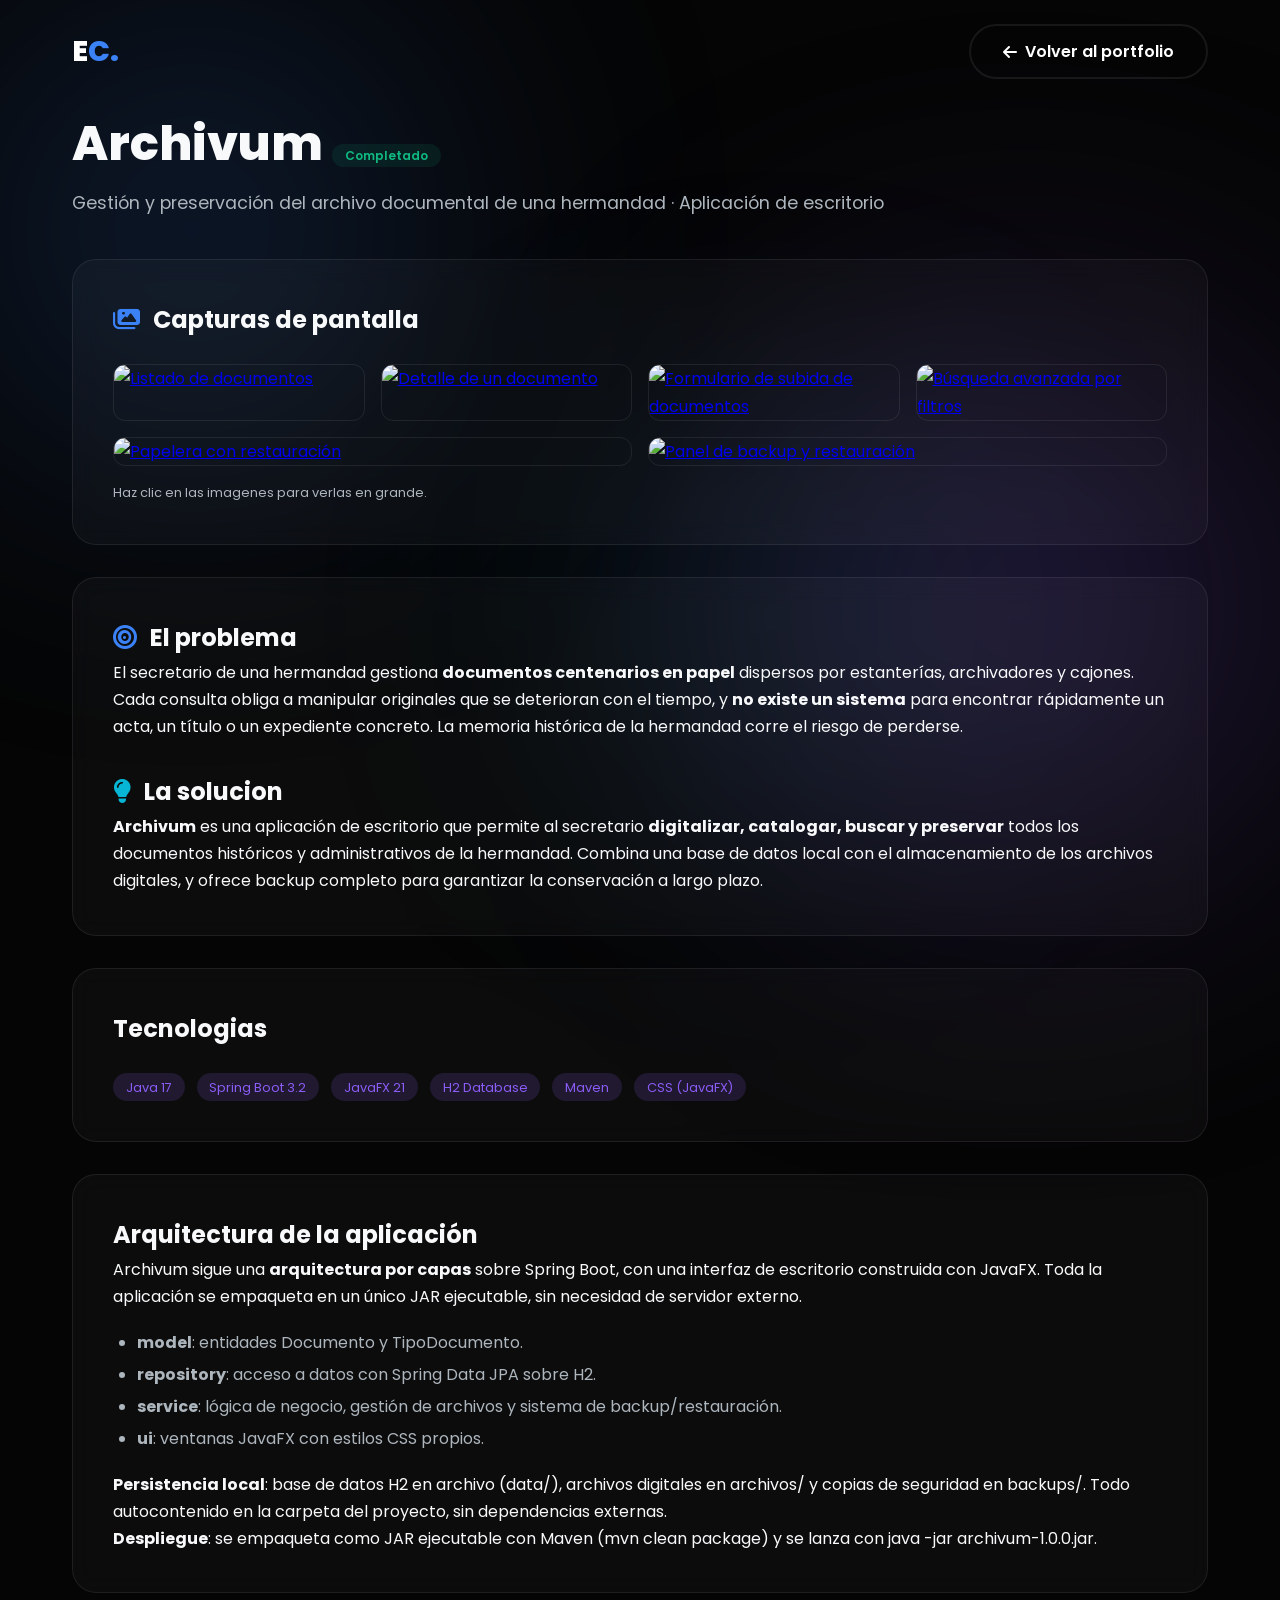
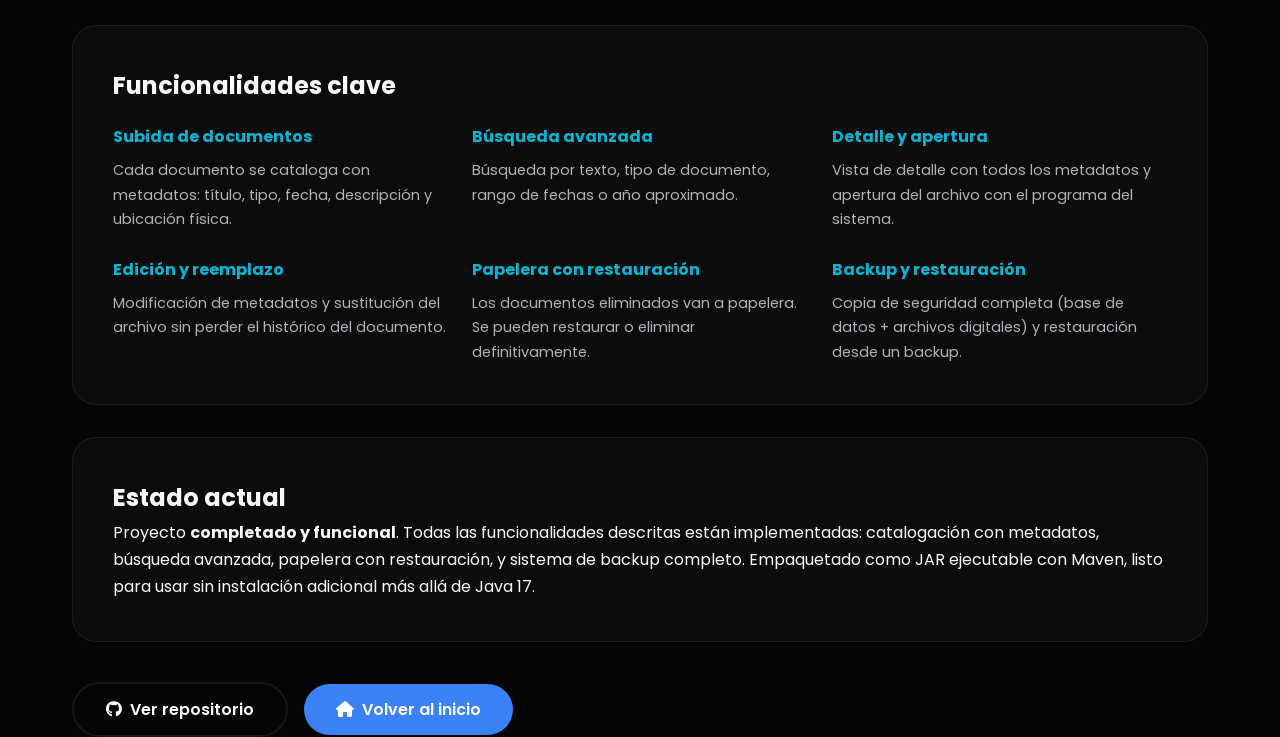
==== proyectos/archivum.html @ 374ca0f5 "Create archivum.html for project documentation Added a new HTML file for the Archivum project, detai" ====
<!DOCTYPE html>
<html lang="es">
<head>
    <meta charset="UTF-8">
    <meta name="viewport" content="width=device-width, initial-scale=1.0">
    <title>Archivum | Enrique Cala</title>
    <meta name="description" content="Aplicación de escritorio para gestionar y preservar el archivo documental de una hermandad. Java 17, Spring Boot 3 y JavaFX.">
    <link rel="preconnect" href="https://fonts.googleapis.com">
    <link rel="preconnect" href="https://fonts.gstatic.com" crossorigin>
    <link href="https://fonts.googleapis.com/css2?family=Poppins:wght@300;400;500;600;800&display=swap" rel="stylesheet">
    <link rel="stylesheet" href="https://cdnjs.cloudflare.com/ajax/libs/font-awesome/6.4.0/css/all.min.css">
    <link rel="stylesheet" href="../css/estilo.css">
    <style>
        .project-detail h1 { font-size: clamp(2rem, 5vw, 3rem); font-weight: 800; margin-bottom: 0.25rem; }
        .project-subtitle { font-size: 1.1rem; color: var(--text-muted); margin-bottom: 2.5rem; }
        .project-detail section { margin-bottom: 2rem; }
        .gallery { display: flex; gap: 1rem; flex-wrap: wrap; margin-top: 1.5rem; }
        .gallery a { flex: 1 1 250px; overflow: hidden; border-radius: 12px; border: 1px solid var(--glass-border); transition: var(--transition); }
        .gallery a:hover { border-color: var(--accent-blue); transform: translateY(-3px); }
        .gallery img { width: 100%; display: block; }
        .demo-gif { width: 100%; border-radius: 12px; border: 1px solid var(--glass-border); margin-top: 0.5rem; }
    </style>
</head>
<body>
    <div class="bg-glow glow-1"></div>
    <div class="bg-glow glow-2"></div>
    <div class="bg-glow glow-3"></div>

    <div class="container">
        <nav>
            <a href="../index.html" class="logo">E<span>C.</span></a>
            <div class="nav-actions">
                <a href="../index.html#projects" class="btn btn-outline">
                    <i class="fas fa-arrow-left"></i> Volver al portfolio
                </a>
            </div>
        </nav>

        <main class="project-detail">
            <h1>Archivum <span class="status-tag completed">Completado</span></h1>
            <p class="project-subtitle">Gestión y preservación del archivo documental de una hermandad · Aplicación de escritorio</p>

            <!-- Capturas de pantalla -->
            <section class="glass-card">
                <h2><i class="fas fa-images" style="color:var(--accent-blue); margin-right:0.5rem;"></i> Capturas de pantalla</h2>
                <div class="gallery">
                    <a href="../assets/img/archivum-listado.png" target="_blank">
                        <img src="../assets/img/archivum-listado.png" alt="Listado de documentos">
                    </a>
                    <a href="../assets/img/archivum-detalle.png" target="_blank">
                        <img src="../assets/img/archivum-detalle.png" alt="Detalle de un documento">
                    </a>
                    <a href="../assets/img/archivum-formulario.png" target="_blank">
                        <img src="../assets/img/archivum-formulario.png" alt="Formulario de subida de documentos">
                    </a>
                    <a href="../assets/img/archivum-busqueda.png" target="_blank">
                        <img src="../assets/img/archivum-busqueda.png" alt="Búsqueda avanzada por filtros">
                    </a>
                    <a href="../assets/img/archivum-papelera.png" target="_blank">
                        <img src="../assets/img/archivum-papelera.png" alt="Papelera con restauración">
                    </a>
                    <a href="../assets/img/archivum-backup.png" target="_blank">
                        <img src="../assets/img/archivum-backup.png" alt="Panel de backup y restauración">
                    </a>
                </div>
                <p style="font-size:0.8rem; color:var(--text-muted); margin-top:1rem;">Haz clic en las imagenes para verlas en grande.</p>
            </section>

            <!-- Problema y solucion -->
            <section class="glass-card">
                <h2><i class="fas fa-bullseye" style="color:var(--accent-blue); margin-right:0.5rem;"></i> El problema</h2>
                <p>
                    El secretario de una hermandad gestiona <strong>documentos centenarios en papel</strong>
                    dispersos por estanterías, archivadores y cajones. Cada consulta obliga a manipular originales
                    que se deterioran con el tiempo, y <strong>no existe un sistema</strong> para encontrar
                    rápidamente un acta, un título o un expediente concreto. La memoria histórica de la
                    hermandad corre el riesgo de perderse.
                </p>

                <h2 style="margin-top:2rem;"><i class="fas fa-lightbulb" style="color:var(--accent-cyan); margin-right:0.5rem;"></i> La solucion</h2>
                <p>
                    <strong>Archivum</strong> es una aplicación de escritorio que permite al secretario
                    <strong>digitalizar, catalogar, buscar y preservar</strong> todos los documentos históricos
                    y administrativos de la hermandad. Combina una base de datos local con el almacenamiento
                    de los archivos digitales, y ofrece backup completo para garantizar la conservación a largo plazo.
                </p>
            </section>

            <!-- Tecnologias -->
            <section class="glass-card">
                <h2>Tecnologias</h2>
                <div style="margin-top:1rem;">
                    <span class="tech-tag">Java 17</span>
                    <span class="tech-tag">Spring Boot 3.2</span>
                    <span class="tech-tag">JavaFX 21</span>
                    <span class="tech-tag">H2 Database</span>
                    <span class="tech-tag">Maven</span>
                    <span class="tech-tag">CSS (JavaFX)</span>
                </div>
            </section>

            <!-- Arquitectura -->
            <section class="glass-card">
                <h2>Arquitectura de la aplicación</h2>
                <p>
                    Archivum sigue una <strong>arquitectura por capas</strong> sobre Spring Boot, con una
                    interfaz de escritorio construida con JavaFX. Toda la aplicación se empaqueta en un
                    único JAR ejecutable, sin necesidad de servidor externo.
                </p>
                <ul style="margin-top:1rem; margin-left:1.5rem; color:var(--text-muted); line-height:2;">
                    <li><strong>model</strong>: entidades <code>Documento</code> y <code>TipoDocumento</code>.</li>
                    <li><strong>repository</strong>: acceso a datos con Spring Data JPA sobre H2.</li>
                    <li><strong>service</strong>: lógica de negocio, gestión de archivos y sistema de backup/restauración.</li>
                    <li><strong>ui</strong>: ventanas JavaFX con estilos CSS propios.</li>
                </ul>
                <p style="margin-top:1rem;">
                    <strong>Persistencia local</strong>: base de datos H2 en archivo (<code>data/</code>),
                    archivos digitales en <code>archivos/</code> y copias de seguridad en <code>backups/</code>.
                    Todo autocontenido en la carpeta del proyecto, sin dependencias externas.
                </p>
                <p>
                    <strong>Despliegue</strong>: se empaqueta como JAR ejecutable con Maven
                    (<code>mvn clean package</code>) y se lanza con <code>java -jar archivum-1.0.0.jar</code>.
                </p>
            </section>

            <!-- Funcionalidades -->
            <section class="glass-card">
                <h2>Funcionalidades clave</h2>
                <div style="display:grid; grid-template-columns: repeat(auto-fit, minmax(250px, 1fr)); gap:1.5rem; margin-top:1rem;">
                    <div>
                        <h4 style="color:var(--accent-cyan); margin-bottom:0.5rem;">Subida de documentos</h4>
                        <p style="font-size:0.9rem; color:var(--text-muted);">Cada documento se cataloga con metadatos: título, tipo, fecha, descripción y ubicación física.</p>
                    </div>
                    <div>
                        <h4 style="color:var(--accent-cyan); margin-bottom:0.5rem;">Búsqueda avanzada</h4>
                        <p style="font-size:0.9rem; color:var(--text-muted);">Búsqueda por texto, tipo de documento, rango de fechas o año aproximado.</p>
                    </div>
                    <div>
                        <h4 style="color:var(--accent-cyan); margin-bottom:0.5rem;">Detalle y apertura</h4>
                        <p style="font-size:0.9rem; color:var(--text-muted);">Vista de detalle con todos los metadatos y apertura del archivo con el programa del sistema.</p>
                    </div>
                    <div>
                        <h4 style="color:var(--accent-cyan); margin-bottom:0.5rem;">Edición y reemplazo</h4>
                        <p style="font-size:0.9rem; color:var(--text-muted);">Modificación de metadatos y sustitución del archivo sin perder el histórico del documento.</p>
                    </div>
                    <div>
                        <h4 style="color:var(--accent-cyan); margin-bottom:0.5rem;">Papelera con restauración</h4>
                        <p style="font-size:0.9rem; color:var(--text-muted);">Los documentos eliminados van a papelera. Se pueden restaurar o eliminar definitivamente.</p>
                    </div>
                    <div>
                        <h4 style="color:var(--accent-cyan); margin-bottom:0.5rem;">Backup y restauración</h4>
                        <p style="font-size:0.9rem; color:var(--text-muted);">Copia de seguridad completa (base de datos + archivos digitales) y restauración desde un backup.</p>
                    </div>
                </div>
            </section>

            <!-- Estado actual -->
            <section class="glass-card">
                <h2>Estado actual</h2>
                <p>
                    Proyecto <strong>completado y funcional</strong>. Todas las funcionalidades descritas están
                    implementadas: catalogación con metadatos, búsqueda avanzada, papelera con restauración,
                    y sistema de backup completo. Empaquetado como JAR ejecutable con Maven, listo para
                    usar sin instalación adicional más allá de Java 17.
                </p>
            </section>

            <!-- Enlaces -->
            <div style="margin-top:2.5rem; display:flex; gap:1rem; flex-wrap:wrap; align-items:center;">
                <a href="https://github.com/ecalar/archivum" target="_blank" class="btn btn-outline">
                    <i class="fab fa-github"></i> Ver repositorio
                </a>
                <a href="../index.html" class="btn btn-primary">
                    <i class="fas fa-home"></i> Volver al inicio
                </a>
            </div>
        </main>
    </div>
</body>
</html>
---- css/estilo.css ----
:root {
    --bg-base: #050505;
    --text-main: #f8f9fa;
    --text-muted: #adb5bd;
    --accent-blue: #3b82f6;
    --accent-purple: #8b5cf6;
    --accent-cyan: #06b6d4;
    --glass-bg: rgba(255, 255, 255, 0.03);
    --glass-border: rgba(255, 255, 255, 0.08);
    --transition: all 0.4s cubic-bezier(0.4, 0, 0.2, 1);
}

* { margin: 0; padding: 0; box-sizing: border-box; font-family: 'Poppins', sans-serif; }

body { background: var(--bg-base); color: var(--text-main); line-height: 1.7; overflow-x: hidden; }

/* Fondos animados */
.bg-glow {
    position: fixed; border-radius: 50%; filter: blur(140px); z-index: -1; opacity: 0.35;
    animation: float 12s infinite alternate ease-in-out;
}
.glow-1 { top: -10%; left: -10%; width: 50vw; height: 50vw; background: radial-gradient(circle, var(--accent-blue), transparent 70%); }
.glow-2 { bottom: -10%; right: -10%; width: 60vw; height: 60vw; background: radial-gradient(circle, var(--accent-purple), transparent 70%); animation-delay: -5s; }
.glow-3 { top: 40%; left: 40%; width: 40vw; height: 40vw; background: radial-gradient(circle, var(--accent-cyan), transparent 70%); animation-duration: 15s; opacity: 0.2; }
@keyframes float { 0% { transform: translate(0,0) scale(1); } 100% { transform: translate(5%,8%) scale(1.1); } }

.container { max-width: 1200px; margin: 0 auto; padding: 0 2rem; }

.availability-bar {
    background: rgba(5,5,5,0.85); backdrop-filter: blur(10px); text-align: center;
    padding: 0.5rem; font-size: 0.9rem; color: #10b981; border-bottom: 1px solid var(--glass-border);
    position: sticky; top: 0; z-index: 1000;
}
.status-dot { display: inline-block; width: 8px; height: 8px; background: #10b981; border-radius: 50%; margin-right: 0.5rem; box-shadow: 0 0 10px #10b981; }

.status-tag {
    background: rgba(245,158,11,0.1);
    color: #f59e0b;
    padding: 0.2rem 0.8rem;
    border-radius: 50px;
    font-size: 0.75rem;
    font-weight: 600;
}

.status-tag.completed {
    background: rgba(16,185,129,0.1);
    color: #10b981;
}

nav { display: flex; justify-content: space-between; align-items: center; padding: 1.5rem 0; }
.logo { font-size: 1.8rem; font-weight: 800; text-decoration: none; color: #fff; }
.logo span { color: var(--accent-blue); }
.nav-links { list-style: none; display: flex; gap: 2rem; }
.nav-links a { color: var(--text-muted); text-decoration: none; font-weight: 500; transition: var(--transition); }
.nav-links a:hover, .nav-links a.active { color: #fff; }
.social-icons { display: flex; gap: 1rem; }
.icon-btn {
    display: grid; place-items: center; width: 40px; height: 40px; border-radius: 12px;
    background: var(--glass-bg); border: 1px solid var(--glass-border); color: var(--text-main);
    font-size: 1.1rem; transition: var(--transition); text-decoration: none;
}
.icon-btn:hover { background: rgba(255,255,255,0.1); border-color: var(--accent-blue); color: var(--accent-blue); transform: translateY(-3px); }

.hero {
    display: flex;
    align-items: center;
    justify-content: space-between;
    gap: 4rem;
    padding: 0 3rem;
    min-height: calc(100vh - 80px);
}
.hero-text { flex: 1.2; }
.badge {
    display: inline-block; padding: 0.5rem 1.2rem; background: rgba(59,130,246,0.1);
    border: 1px solid rgba(59,130,246,0.3); border-radius: 50px; color: var(--accent-blue);
    font-weight: 600; font-size: 0.9rem; margin-bottom: 1.5rem; animation: pulse-border 2s infinite;
}
@keyframes pulse-border { 0% { box-shadow: 0 0 0 0 rgba(59,130,246,0.4); } 70% { box-shadow: 0 0 0 10px rgba(59,130,246,0); } 100% { box-shadow: 0 0 0 0 rgba(59,130,246,0); } }
.hero h1 { font-size: clamp(3rem, 8vw, 5rem); font-weight: 800; line-height: 1.1; margin-bottom: 1.5rem; }
.gradient-text { background: linear-gradient(135deg, var(--accent-blue), var(--accent-purple)); -webkit-background-clip: text; -webkit-text-fill-color: transparent; }
.hero p { font-size: 1.15rem; color: var(--text-muted); max-width: 550px; margin-bottom: 2rem; }
.hero-cta { display: flex; gap: 1rem; flex-wrap: wrap; }
.btn {
    padding: 0.75rem 2rem; border-radius: 50px; font-weight: 600; text-decoration: none;
    display: inline-flex; align-items: center; gap: 0.5rem; transition: var(--transition);
}
.btn-primary { background: var(--accent-blue); color: #fff; border: none; }
.btn-primary:hover { background: #2563eb; transform: translateY(-2px); box-shadow: 0 10px 25px rgba(59,130,246,0.4); }
.btn-outline { border: 2px solid var(--glass-border); color: #fff; background: transparent; }
.btn-outline:hover { border-color: var(--accent-blue); background: rgba(59,130,246,0.1); }
.hero-img-wrapper { flex: 0.8; position: relative; display: flex; justify-content: center; }
.hero-img { max-width: 350px; width: 100%; aspect-ratio: 1; object-fit: cover; border-radius: 30px; border: 2px solid rgba(255,255,255,0.2); position: relative; z-index: 2; }
.hero-img-bg { position: absolute; width: 110%; height: 110%; background: linear-gradient(45deg, var(--accent-blue), var(--accent-purple)); border-radius: 40px; filter: blur(30px); opacity: 0.5; z-index: 1; }

section { padding: 5rem 0; }
.section-title { font-size: 2.5rem; font-weight: 800; text-align: center; margin-bottom: 1rem; background: linear-gradient(135deg, #fff, var(--text-muted)); -webkit-background-clip: text; -webkit-text-fill-color: transparent; }
.section-subtitle { text-align: center; color: var(--text-muted); max-width: 700px; margin: 0 auto 4rem; }

.glass-card {
    background: var(--glass-bg); border: 1px solid var(--glass-border); border-radius: 24px;
    backdrop-filter: blur(12px); padding: 2.5rem; transition: var(--transition);
}
.glass-card:hover { border-color: rgba(255,255,255,0.15); background: rgba(255,255,255,0.05); transform: translateY(-5px); }

.philosophy-grid { display: grid; grid-template-columns: repeat(auto-fit, minmax(300px, 1fr)); gap: 2rem; margin-bottom: 4rem; }
.card-icon { font-size: 2.5rem; margin-bottom: 1rem; background: linear-gradient(135deg, var(--accent-blue), var(--accent-purple)); -webkit-background-clip: text; -webkit-text-fill-color: transparent; }

.timeline { max-width: 800px; margin: 0 auto; }
.timeline-header { font-size: 1.5rem; margin-bottom: 2rem; text-align: center; }
.timeline-item { padding-left: 2rem; border-left: 2px solid var(--glass-border); margin-bottom: 2rem; position: relative; }
.timeline-item::before { content: ''; position: absolute; left: -8px; top: 5px; width: 14px; height: 14px; background: var(--accent-blue); border-radius: 50%; box-shadow: 0 0 15px var(--accent-blue); }
.timeline-date { font-size: 0.8rem; color: var(--accent-cyan); font-weight: 600; text-transform: uppercase; display: block; margin-bottom: 0.5rem; }

.certifications-grid { display: grid; grid-template-columns: repeat(auto-fit, minmax(280px, 1fr)); gap: 2rem; margin-top: 1rem; }
.cert-card { display: flex; align-items: flex-start; gap: 1.2rem; padding: 2rem; background: var(--glass-bg); border: 1px solid var(--glass-border); border-radius: 24px; backdrop-filter: blur(12px); transition: var(--transition); }
.cert-card:hover { border-color: rgba(255,255,255,0.15); background: rgba(255,255,255,0.05); transform: translateY(-5px); }
.cert-icon { font-size: 2rem; background: linear-gradient(135deg, var(--accent-blue), var(--accent-cyan)); -webkit-background-clip: text; -webkit-text-fill-color: transparent; flex-shrink: 0; }
.cert-info h4 { font-size: 1.1rem; color: #fff; margin-bottom: 0.3rem; }
.cert-issuer { font-size: 0.85rem; color: var(--accent-cyan); font-weight: 500; }
.cert-date { font-size: 0.8rem; color: var(--text-muted); margin: 0.3rem 0 0.8rem; }

.diploma-btn {
    background: transparent; border: 1px solid var(--glass-border); color: var(--text-muted);
    padding: 0.4rem 1rem; border-radius: 50px; font-size: 0.8rem; cursor: pointer;
    transition: var(--transition); display: inline-flex; align-items: center; gap: 0.4rem;
}
.diploma-btn:hover { border-color: var(--accent-blue); color: #fff; background: rgba(59,130,246,0.1); }

/* Modal con tarjeta */
.modal {
    display: none; position: fixed; z-index: 2000; left: 0; top: 0;
    width: 100%; height: 100%; background-color: rgba(0,0,0,0.9);
    backdrop-filter: blur(5px); align-items: center; justify-content: center;
}
.modal.show { display: flex; }
.modal-close {
    position: absolute; top: 20px; right: 35px; color: #fff; font-size: 40px;
    font-weight: bold; cursor: pointer; transition: 0.3s; z-index: 10;
}
.modal-close:hover { color: var(--accent-blue); }

.modal-card {
    background: rgba(10,10,10,0.85);
    border: 1px solid var(--glass-border);
    border-radius: 24px;
    backdrop-filter: blur(20px);
    padding: 2rem;
    max-width: 90%;
    max-height: 90vh;
    display: flex;
    flex-direction: column;
    align-items: center;
    box-shadow: 0 20px 50px rgba(0,0,0,0.8);
}
.modal-content {
    max-width: 100%;
    max-height: 70vh;
    border-radius: 12px;
    object-fit: contain;
    margin-bottom: 1.5rem;
}
.modal-caption {
    font-size: 1rem;
    color: var(--text-muted);
    text-align: center;
    font-weight: 500;
    background: rgba(255,255,255,0.05);
    padding: 0.75rem 1.5rem;
    border-radius: 50px;
}

/* Botón volver arriba */
#back-to-top {
    position: fixed; bottom: 30px; right: 30px; z-index: 999;
    width: 50px; height: 50px; border-radius: 50%;
    background: var(--accent-blue); color: #fff; border: none;
    font-size: 1.2rem; cursor: pointer; opacity: 0; visibility: hidden;
    transition: opacity 0.3s, visibility 0.3s, transform 0.3s;
    box-shadow: 0 10px 25px rgba(59,130,246,0.4);
    display: grid; place-items: center;
}
#back-to-top.show { opacity: 1; visibility: visible; }
#back-to-top:hover { transform: translateY(-3px); background: #2563eb; }

.skills-visual { display: flex; flex-direction: column; gap: 3rem; max-width: 900px; margin: 0 auto; }
.skill-area { background: var(--glass-bg); border: 1px solid var(--glass-border); border-radius: 24px; padding: 2rem; backdrop-filter: blur(12px); }
.skill-area h3 { display: flex; align-items: center; gap: 0.75rem; font-size: 1.4rem; margin-bottom: 1.5rem; }
.skill-area h3 i { font-size: 2rem; background: linear-gradient(135deg, var(--accent-blue), var(--accent-cyan)); -webkit-background-clip: text; -webkit-text-fill-color: transparent; }
.skill-bars { display: flex; flex-direction: column; gap: 1.2rem; }
.skill-bar-item { display: flex; align-items: center; gap: 1rem; flex-wrap: wrap; }
.skill-name { width: 140px; font-weight: 500; color: var(--text-main); }
.bar-bg { flex: 1; height: 8px; background: rgba(255,255,255,0.1); border-radius: 10px; overflow: hidden; }
.bar-fill { height: 100%; border-radius: 10px; background: linear-gradient(90deg, var(--accent-blue), var(--accent-purple)); width: 0%; animation: fillBar 1.5s ease forwards; }
@keyframes fillBar { to { width: var(--w); } }
.skill-level { width: 50px; text-align: right; font-size: 0.85rem; color: var(--accent-cyan); font-weight: 600; }

.process-steps { display: grid; grid-template-columns: repeat(auto-fit, minmax(220px, 1fr)); gap: 2rem; margin-top: 3rem; }
.step { text-align: center; padding: 2rem; border: 1px solid var(--glass-border); border-radius: 24px; background: rgba(255,255,255,0.02); }
.step-number { font-size: 3rem; font-weight: 800; color: var(--accent-blue); opacity: 0.7; }

.projects-grid { display: grid; grid-template-columns: repeat(auto-fit, minmax(300px, 1fr)); gap: 2rem; }
.project-card { display: flex; flex-direction: column; }
.project-header { display: flex; justify-content: space-between; align-items: center; margin-bottom: 1rem; }
.folder-icon { font-size: 2.5rem; color: var(--accent-blue); }
.status-tag { background: rgba(245,158,11,0.1); color: #f59e0b; padding: 0.2rem 0.8rem; border-radius: 50px; font-size: 0.75rem; font-weight: 600; }
.project-link { color: var(--accent-cyan); font-weight: 500; text-decoration: none; margin-top: auto; }
.project-link:hover { text-decoration: underline; }
.tech-tag { display: inline-block; background: rgba(139,92,246,0.15); color: var(--accent-purple); padding: 0.2rem 0.8rem; border-radius: 50px; font-size: 0.8rem; margin-right: 0.5rem; margin-top: 0.5rem; }

.other-projects-list { list-style: none; display: flex; flex-wrap: wrap; gap: 1rem; justify-content: center; margin-top: 3rem; }
.other-projects-list a { color: var(--text-muted); text-decoration: none; border: 1px solid var(--glass-border); border-radius: 50px; padding: 0.4rem 1.2rem; font-size: 0.9rem; transition: var(--transition); }
.other-projects-list a:hover { border-color: var(--accent-blue); color: #fff; background: rgba(59,130,246,0.1); }

.contact-container { max-width: 600px; margin: 0 auto; text-align: center; }
.contact-container form { display: flex; flex-direction: column; gap: 1rem; margin-top: 2rem; }
.contact-container input, .contact-container textarea { background: rgba(255,255,255,0.05); border: 1px solid var(--glass-border); border-radius: 12px; padding: 0.75rem 1rem; color: #fff; font-family: inherit; }
.direct-contact { margin-top: 2rem; display: flex; gap: 2rem; justify-content: center; }
.direct-contact a { color: var(--text-muted); text-decoration: none; transition: var(--transition); }
.direct-contact a:hover { color: #fff; }

footer { text-align: center; padding: 2rem; border-top: 1px solid var(--glass-border); margin-top: 4rem; color: var(--text-muted); }

/* Menú hamburguesa */
.nav-actions { display: flex; align-items: center; gap: 1rem; }
.hamburger { display: none; flex-direction: column; justify-content: space-around; width: 28px; height: 22px; background: transparent; border: none; cursor: pointer; z-index: 1100; }
.hamburger span { display: block; width: 100%; height: 2px; background: var(--text-main); transition: var(--transition); border-radius: 2px; }
.hamburger.active span:nth-child(1) { transform: rotate(45deg) translate(5px, 5px); }
.hamburger.active span:nth-child(2) { opacity: 0; }
.hamburger.active span:nth-child(3) { transform: rotate(-45deg) translate(5px, -5px); }

/* ========== RESPONSIVE (MÓVIL) ========== */
@media (max-width: 768px) {
    .hamburger { display: flex; }
    .nav-links {
        position: fixed; top: 0; left: 0; width: 100%; height: 100vh;
        background: rgba(5,5,5,0.95); backdrop-filter: blur(20px);
        flex-direction: column; justify-content: center; align-items: center;
        gap: 3rem; z-index: 1000; transform: translateX(100%);
        transition: transform 0.4s ease; list-style: none; margin: 0; padding: 0;
    }
    .nav-links.show { transform: translateX(0); }
    .nav-links a { font-size: 1.8rem; color: var(--text-main); text-decoration: none; font-weight: 600; }
    .hero {
        flex-direction: column;
        text-align: center;
        padding: 0.5rem 0 2rem;
    }
    .hero-cta { justify-content: center; }
    .hero h1 { font-size: 2.5rem; }
    .section-title { font-size: 2rem; }
    .skill-name { width: 120px; font-size: 0.9rem; }
    .certifications-grid { grid-template-columns: 1fr; }
    .projects-grid { grid-template-columns: 1fr; }
    .process-steps { grid-template-columns: 1fr; }

    /* Foto más pequeña en móvil */
    .hero .hero-img {
        max-width: 200px;
        width: 70%;
        margin: 0 auto;
    }

    /* Contacto solo iconos en móvil */
    .direct-contact {
        flex-direction: row;
        justify-content: center;
        gap: 1.5rem;
    }
    .direct-contact a {
        font-size: 0;
        display: grid;
        place-items: center;
        width: 50px;
        height: 50px;
        border-radius: 12px;
        background: var(--glass-bg);
        border: 1px solid var(--glass-border);
        transition: var(--transition);
    }
    .direct-contact a i {
        font-size: 1.5rem;
        color: var(--text-main);
    }
    .direct-contact a:hover {
        border-color: var(--accent-blue);
        background: rgba(59,130,246,0.1);
    }
}

/* ========== RESPONSIVE (TABLET) ========== */
@media (min-width: 769px) and (max-width: 1024px) {
    .hero { gap: 2rem; }
    .hero h1 { font-size: 3rem; }
}
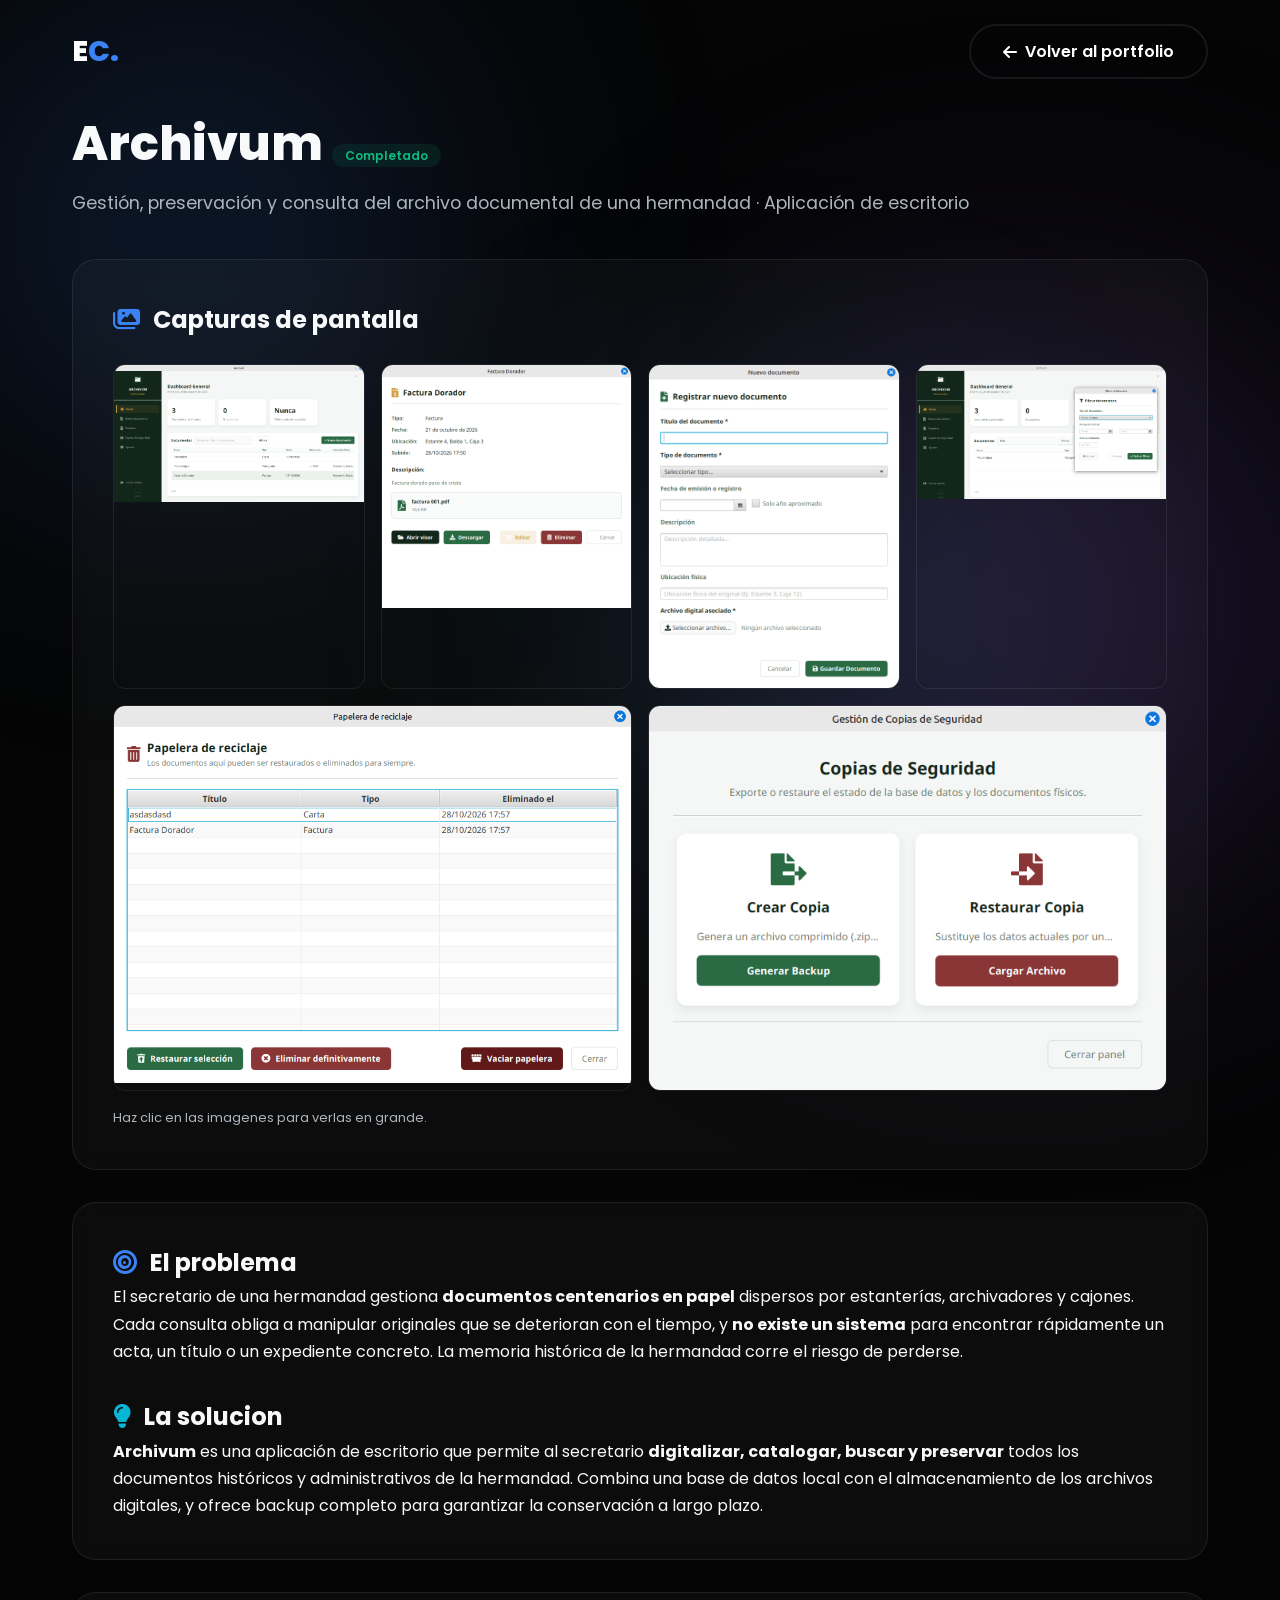
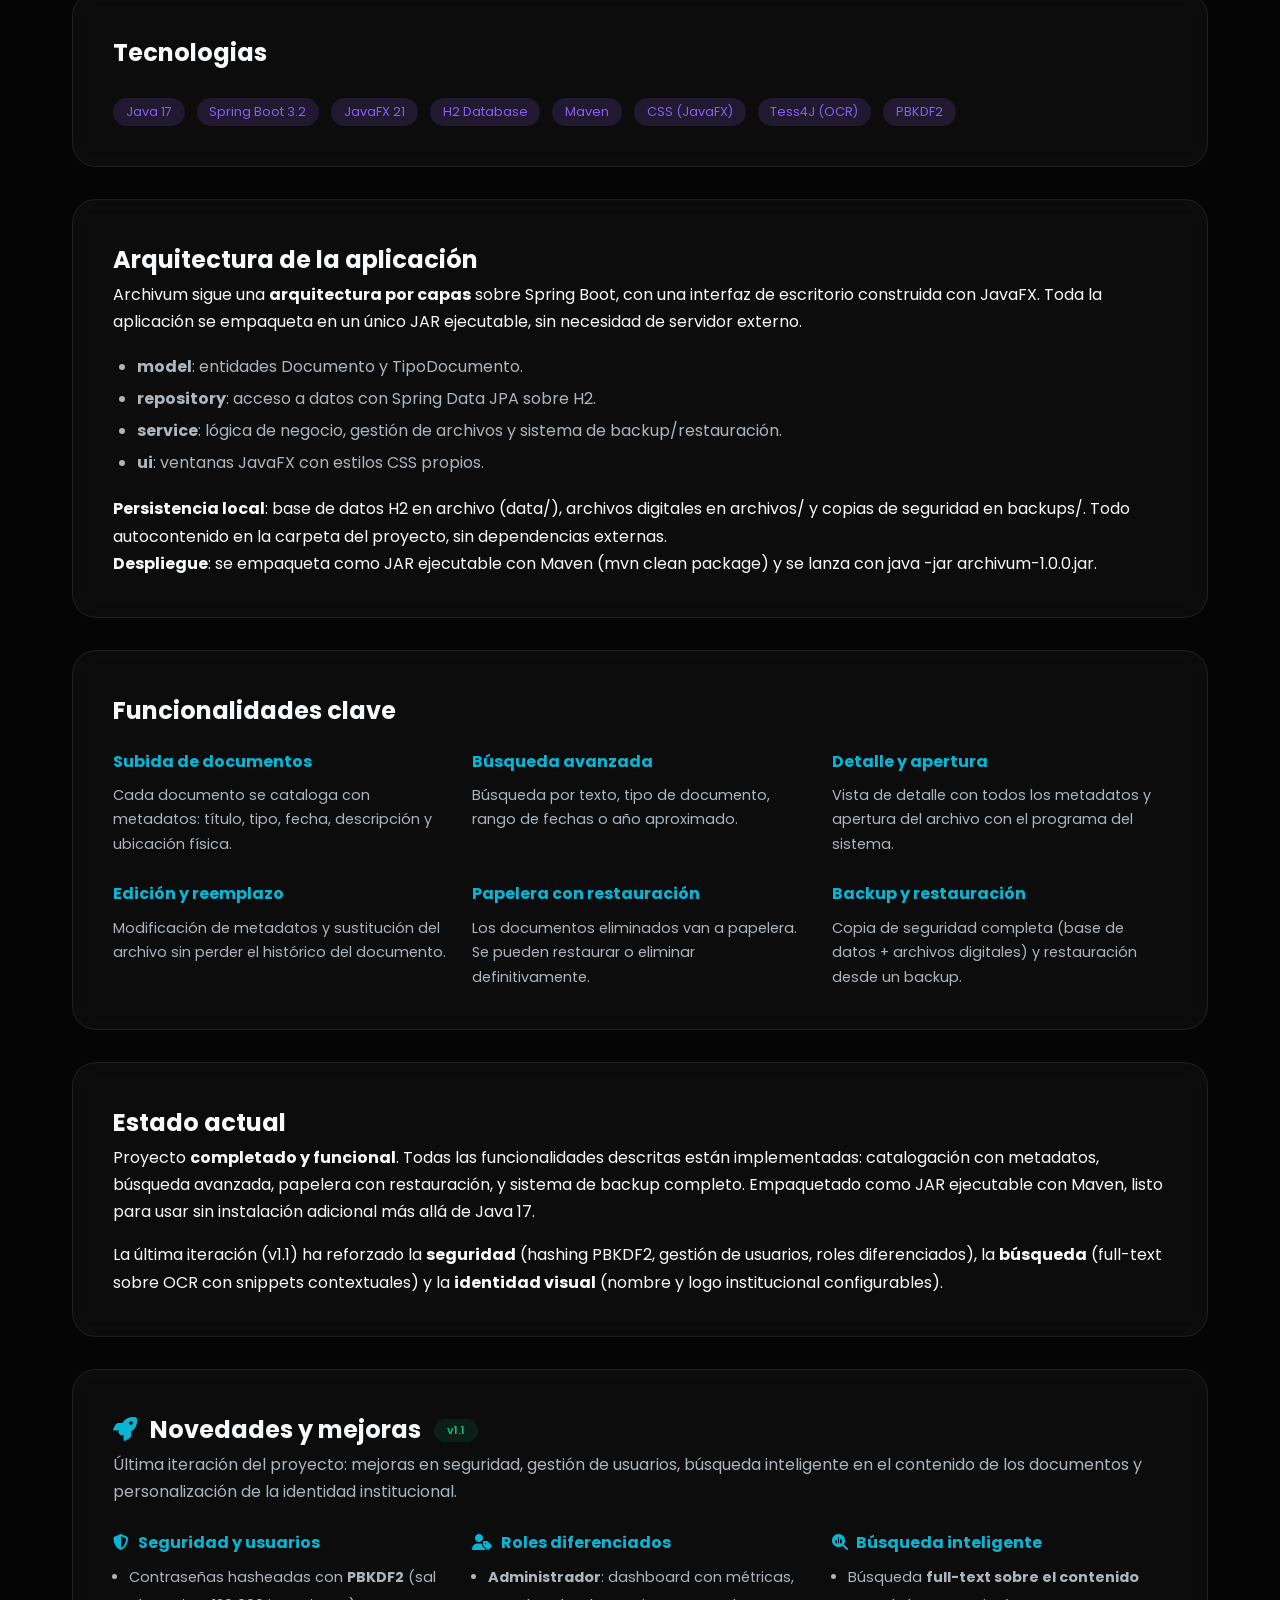
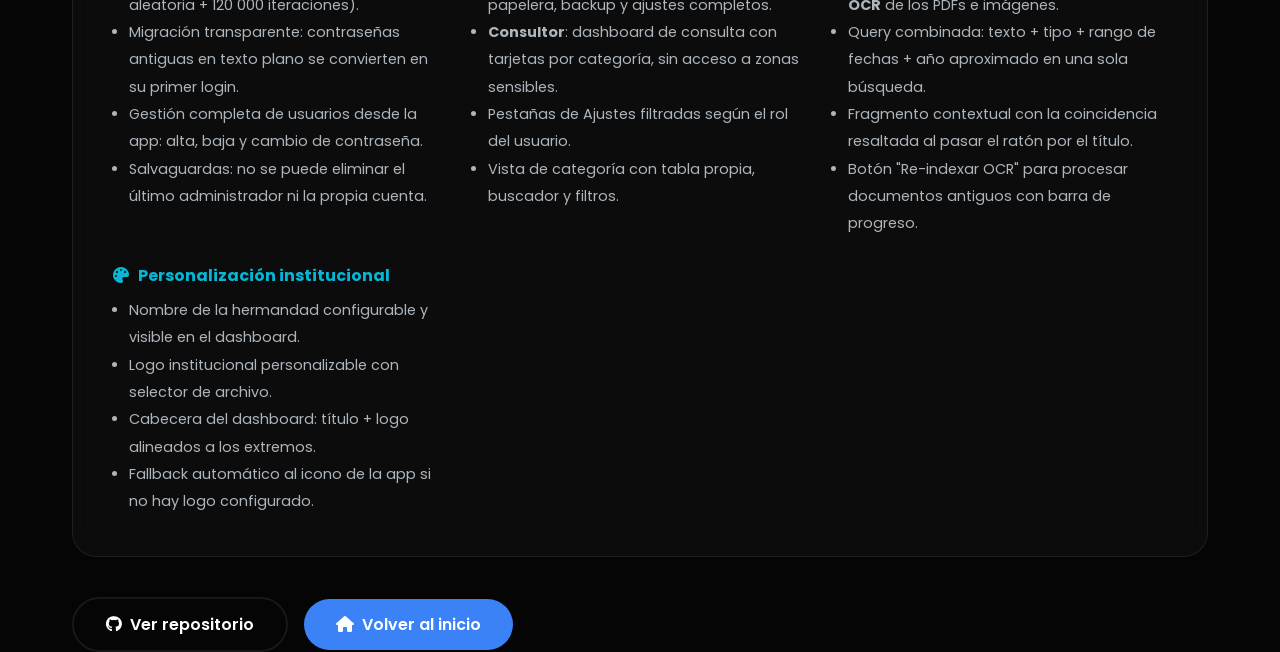
==== commit c0ef6bcc: "Revise project subtitle and add features overview Updated project subtitle and added new features se" ====
--- a/proyectos/archivum.html
+++ b/proyectos/archivum.html
@@ -38,7 +38,7 @@
 
         <main class="project-detail">
             <h1>Archivum <span class="status-tag completed">Completado</span></h1>
-            <p class="project-subtitle">Gestión y preservación del archivo documental de una hermandad · Aplicación de escritorio</p>
+            <p class="project-subtitle">Gestión, preservación y consulta del archivo documental de una hermandad · Aplicación de escritorio</p>
 
             <!-- Capturas de pantalla -->
             <section class="glass-card">
@@ -96,6 +96,8 @@
                     <span class="tech-tag">H2 Database</span>
                     <span class="tech-tag">Maven</span>
                     <span class="tech-tag">CSS (JavaFX)</span>
+                    <span class="tech-tag">Tess4J (OCR)</span>
+                    <span class="tech-tag">PBKDF2</span>
                 </div>
             </section>
 
@@ -164,7 +166,86 @@
                     y sistema de backup completo. Empaquetado como JAR ejecutable con Maven, listo para
                     usar sin instalación adicional más allá de Java 17.
                 </p>
-            </section>
+                <p style="margin-top:1rem;">
+                    La última iteración (v1.1) ha reforzado la <strong>seguridad</strong> (hashing PBKDF2,
+                    gestión de usuarios, roles diferenciados), la <strong>búsqueda</strong> (full-text sobre
+                    OCR con snippets contextuales) y la <strong>identidad visual</strong> (nombre y logo
+                    institucional configurables).
+                </p>
+            </section>
+
+            <!-- Novedades -->
+<section class="glass-card">
+    <h2>
+        <i class="fas fa-rocket" style="color:var(--accent-cyan); margin-right:0.5rem;"></i>
+        Novedades y mejoras
+        <span class="status-tag completed" style="font-size:0.7rem; vertical-align:middle; margin-left:0.5rem;">v1.1</span>
+    </h2>
+    <p style="color:var(--text-muted); margin-bottom:1.5rem;">
+        Última iteración del proyecto: mejoras en seguridad, gestión de usuarios,
+        búsqueda inteligente en el contenido de los documentos y personalización
+        de la identidad institucional.
+    </p>
+
+    <div style="display:grid; grid-template-columns: repeat(auto-fit, minmax(250px, 1fr)); gap:1.5rem;">
+
+        <!-- Seguridad y usuarios -->
+        <div>
+            <h4 style="color:var(--accent-cyan); margin-bottom:0.5rem;">
+                <i class="fas fa-shield-halved" style="margin-right:0.35rem;"></i>
+                Seguridad y usuarios
+            </h4>
+            <ul style="margin-left:1rem; color:var(--text-muted); font-size:0.9rem; line-height:1.9;">
+                <li>Contraseñas hasheadas con <strong>PBKDF2</strong> (sal aleatoria + 120 000 iteraciones).</li>
+                <li>Migración transparente: contraseñas antiguas en texto plano se convierten en su primer login.</li>
+                <li>Gestión completa de usuarios desde la app: alta, baja y cambio de contraseña.</li>
+                <li>Salvaguardas: no se puede eliminar el último administrador ni la propia cuenta.</li>
+            </ul>
+        </div>
+
+        <!-- Roles diferenciados -->
+        <div>
+            <h4 style="color:var(--accent-cyan); margin-bottom:0.5rem;">
+                <i class="fas fa-user-tag" style="margin-right:0.35rem;"></i>
+                Roles diferenciados
+            </h4>
+            <ul style="margin-left:1rem; color:var(--text-muted); font-size:0.9rem; line-height:1.9;">
+                <li><strong>Administrador</strong>: dashboard con métricas, papelera, backup y ajustes completos.</li>
+                <li><strong>Consultor</strong>: dashboard de consulta con tarjetas por categoría, sin acceso a zonas sensibles.</li>
+                <li>Pestañas de Ajustes filtradas según el rol del usuario.</li>
+                <li>Vista de categoría con tabla propia, buscador y filtros.</li>
+            </ul>
+        </div>
+
+        <!-- Búsqueda inteligente -->
+        <div>
+            <h4 style="color:var(--accent-cyan); margin-bottom:0.5rem;">
+                <i class="fas fa-magnifying-glass-chart" style="margin-right:0.35rem;"></i>
+                Búsqueda inteligente
+            </h4>
+            <ul style="margin-left:1rem; color:var(--text-muted); font-size:0.9rem; line-height:1.9;">
+                <li>Búsqueda <strong>full-text sobre el contenido OCR</strong> de los PDFs e imágenes.</li>
+                <li>Query combinada: texto + tipo + rango de fechas + año aproximado en una sola búsqueda.</li>
+                <li>Fragmento contextual con la coincidencia resaltada al pasar el ratón por el título.</li>
+                <li>Botón "Re-indexar OCR" para procesar documentos antiguos con barra de progreso.</li>
+            </ul>
+        </div>
+
+        <!-- Personalización -->
+        <div>
+            <h4 style="color:var(--accent-cyan); margin-bottom:0.5rem;">
+                <i class="fas fa-palette" style="margin-right:0.35rem;"></i>
+                Personalización institucional
+            </h4>
+            <ul style="margin-left:1rem; color:var(--text-muted); font-size:0.9rem; line-height:1.9;">
+                <li>Nombre de la hermandad configurable y visible en el dashboard.</li>
+                <li>Logo institucional personalizable con selector de archivo.</li>
+                <li>Cabecera del dashboard: título + logo alineados a los extremos.</li>
+                <li>Fallback automático al icono de la app si no hay logo configurado.</li>
+            </ul>
+        </div>
+    </div>
+</section>
 
             <!-- Enlaces -->
             <div style="margin-top:2.5rem; display:flex; gap:1rem; flex-wrap:wrap; align-items:center;">
